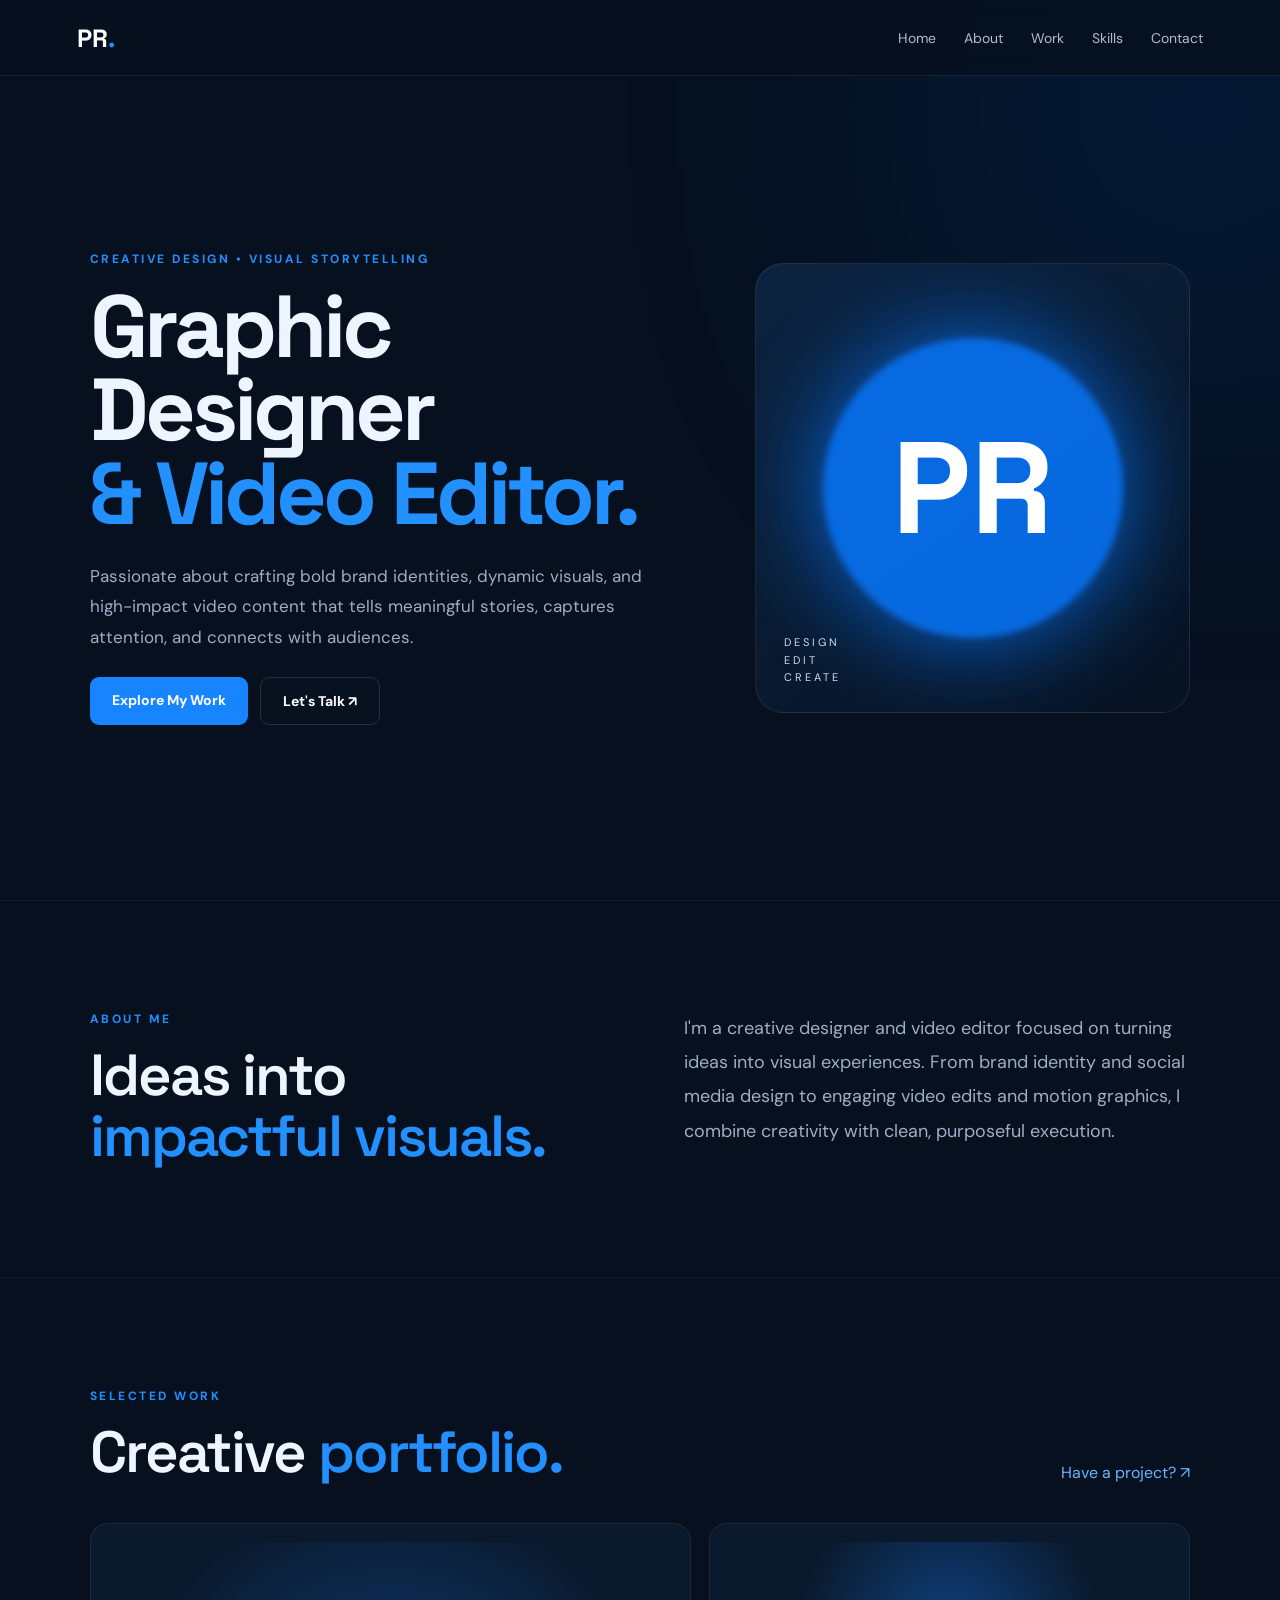
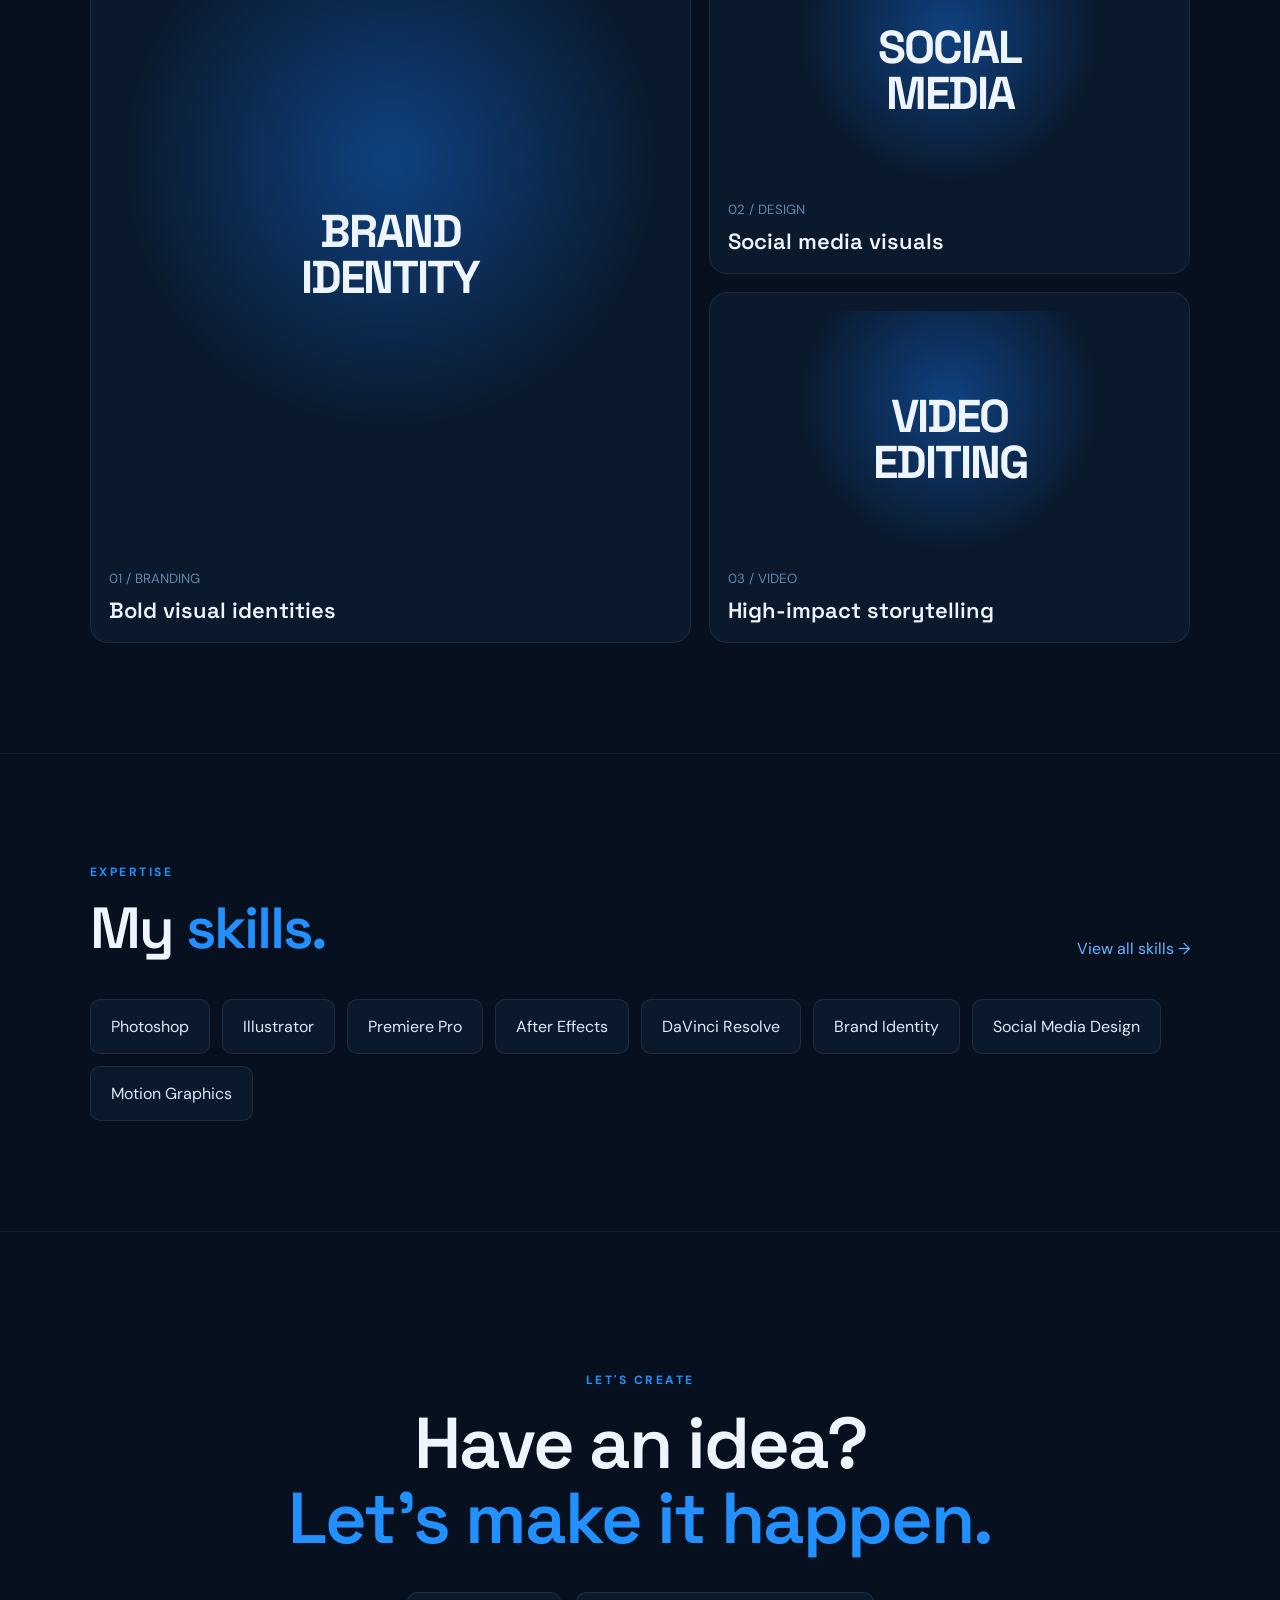
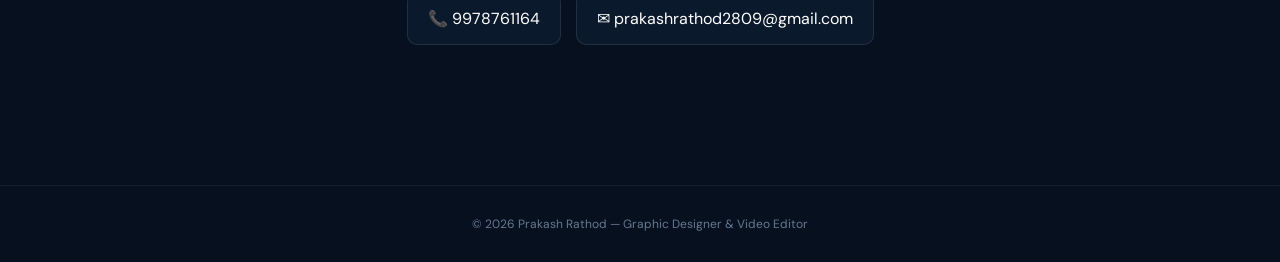
==== index.html @ 91a80158 "Portfolio" ====
<!DOCTYPE html>
<html lang="en">
<head>
<meta charset="UTF-8">
<meta name="viewport" content="width=device-width, initial-scale=1.0">
<title>Prakash Rathod | Graphic Designer & Video Editor</title>
<link rel="stylesheet" href="style.css">
</head>
<body>
<header class="nav">
  <a class="logo" href="index.html">PR<span>.</span></a>
  <nav>
    <a href="index.html">Home</a><a href="#about">About</a><a href="#work">Work</a><a href="skills.html">Skills</a><a href="#contact">Contact</a>
  </nav>
</header>

<main>
<section class="hero">
  <div class="hero-copy">
    <p class="eyebrow">CREATIVE DESIGN • VISUAL STORYTELLING</p>
    <h1>Graphic Designer<br><span>& Video Editor.</span></h1>
    <p class="lead">Passionate about crafting bold brand identities, dynamic visuals, and high-impact video content that tells meaningful stories, captures attention, and connects with audiences.</p>
    <div class="actions"><a class="btn primary" href="#work">Explore My Work</a><a class="btn ghost" href="mailto:prakashrathod2809@gmail.com">Let's Talk ↗</a></div>
  </div>
  <div class="hero-card"><div class="orb"></div><div class="hero-mark">PR</div><p>DESIGN<br>EDIT<br>CREATE</p></div>
</section>

<section id="about" class="section split">
  <div><p class="eyebrow">ABOUT ME</p><h2>Ideas into <span>impactful visuals.</span></h2></div>
  <div><p>I'm a creative designer and video editor focused on turning ideas into visual experiences. From brand identity and social media design to engaging video edits and motion graphics, I combine creativity with clean, purposeful execution.</p></div>
</section>

<section id="work" class="section">
  <div class="section-head"><div><p class="eyebrow">SELECTED WORK</p><h2>Creative <span>portfolio.</span></h2></div><a href="mailto:prakashrathod2809@gmail.com">Have a project? ↗</a></div>
  <div class="work-grid">
    <article class="work-card large"><div class="placeholder">BRAND<br>IDENTITY</div><div><small>01 / BRANDING</small><h3>Bold visual identities</h3></div></article>
    <article class="work-card"><div class="placeholder">SOCIAL<br>MEDIA</div><div><small>02 / DESIGN</small><h3>Social media visuals</h3></div></article>
    <article class="work-card"><div class="placeholder">VIDEO<br>EDITING</div><div><small>03 / VIDEO</small><h3>High-impact storytelling</h3></div></article>
  </div>
</section>

<section class="section skills-preview">
  <div class="section-head"><div><p class="eyebrow">EXPERTISE</p><h2>My <span>skills.</span></h2></div><a href="skills.html">View all skills →</a></div>
  <div class="skill-pills"><a href="skill-photoshop.html">Photoshop</a><a href="skill-illustrator.html">Illustrator</a><a href="skill-premiere.html">Premiere Pro</a><a href="skill-after-effects.html">After Effects</a><a href="skill-davinci.html">DaVinci Resolve</a><a href="skill-branding.html">Brand Identity</a><a href="skill-social.html">Social Media Design</a><a href="skill-motion.html">Motion Graphics</a></div>
</section>

<section id="contact" class="contact section">
  <p class="eyebrow">LET'S CREATE</p><h2>Have an idea?<br><span>Let's make it happen.</span></h2>
  <div class="contact-links"><a href="tel:9978761164">📞 9978761164</a><a href="mailto:prakashrathod2809@gmail.com">✉ prakashrathod2809@gmail.com</a></div>
</section>
</main>
<footer>© 2026 Prakash Rathod — Graphic Designer & Video Editor</footer>
<script src="script.js"></script>
</body>
</html>
---- style.css ----
@import url('https://fonts.googleapis.com/css2?family=DM+Sans:wght@400;500;600;700&family=Space+Grotesk:wght@500;600;700&display=swap');
*{box-sizing:border-box;margin:0;padding:0}html{scroll-behavior:smooth}body{background:#06101f;color:#eef5ff;font-family:"DM Sans",sans-serif;overflow-x:hidden}body:before{content:"";position:fixed;width:520px;height:520px;background:#0878ff;filter:blur(150px);opacity:.12;right:-180px;top:-150px;pointer-events:none}.nav{height:76px;display:flex;align-items:center;justify-content:space-between;padding:0 6%;border-bottom:1px solid #ffffff12;position:sticky;top:0;background:#06101fe8;backdrop-filter:blur(16px);z-index:5}.logo{font:700 25px "Space Grotesk";color:#fff;text-decoration:none}.logo span,.eyebrow, h1 span,h2 span{color:#2291ff}.nav nav{display:flex;gap:28px}.nav nav a{color:#aebbd0;text-decoration:none;font-size:14px}.nav nav a:hover,.nav nav a.active{color:#fff}.hero{min-height:calc(100vh - 76px);padding:9% 7%;display:grid;grid-template-columns:1.15fr .85fr;align-items:center;gap:7%}.eyebrow{font-size:12px;font-weight:700;letter-spacing:2.5px;margin-bottom:18px}.hero h1{font:700 clamp(48px,7vw,88px)/.95 "Space Grotesk";letter-spacing:-4px}.lead{color:#9daec5;max-width:650px;font-size:17px;line-height:1.8;margin:25px 0}.actions{display:flex;gap:12px}.btn{padding:14px 22px;border-radius:9px;text-decoration:none;font-weight:700;font-size:14px}.primary{background:#1685ff;color:white}.ghost{border:1px solid #ffffff20;color:white}.hero-card{height:450px;border:1px solid #ffffff16;border-radius:28px;background:linear-gradient(145deg,#0c2340,#071322);display:flex;align-items:center;justify-content:center;position:relative;overflow:hidden}.orb{position:absolute;width:300px;height:300px;border-radius:50%;background:#0878ff;filter:blur(3px);opacity:.85;box-shadow:0 0 100px #0878ff}.hero-mark{font:700 130px "Space Grotesk";z-index:1;color:#fff}.hero-card p{position:absolute;bottom:25px;left:28px;letter-spacing:3px;font-size:11px;line-height:1.6;color:#c9ddf7}.section{padding:110px 7%;border-top:1px solid #ffffff0d}.split{display:grid;grid-template-columns:1fr 1fr;gap:8%}.split h2,.section h2{font:600 clamp(36px,5vw,58px)/1.05 "Space Grotesk";letter-spacing:-2px}.split p:not(.eyebrow){color:#9daec5;font-size:18px;line-height:1.9}.section-head{display:flex;justify-content:space-between;align-items:end;margin-bottom:40px}.section-head>a{color:#69b5ff;text-decoration:none}.work-grid{display:grid;grid-template-columns:1.25fr 1fr;gap:18px}.work-card{background:#0a192c;border:1px solid #ffffff12;border-radius:18px;padding:18px;min-height:350px;display:flex;flex-direction:column;justify-content:space-between}.work-card.large{grid-row:span 2;min-height:720px}.placeholder{flex:1;display:grid;place-items:center;text-align:center;border-radius:12px;background:radial-gradient(circle at 50% 35%,#167eff66,#0a192c 55%);font:700 46px/1 "Space Grotesk";letter-spacing:-2px}.work-card small{color:#6485a8}.work-card h3{font:600 22px "Space Grotesk";margin-top:8px}.skill-pills{display:flex;flex-wrap:wrap;gap:12px}.skill-pills a{padding:16px 20px;border:1px solid #ffffff15;background:#0a192c;border-radius:10px;color:#dce9f8;text-decoration:none}.skill-pills a:hover{border-color:#1685ff;background:#0c2440}.contact{text-align:center;padding:140px 7%}.contact h2{font-size:clamp(42px,6vw,72px)}.contact-links{display:flex;justify-content:center;gap:15px;flex-wrap:wrap;margin-top:35px}.contact-links a{color:#fff;text-decoration:none;border:1px solid #ffffff18;padding:15px 20px;border-radius:10px;background:#0a192c}footer{text-align:center;padding:30px;color:#657991;border-top:1px solid #ffffff0d;font-size:12px}.page{padding:100px 7%;min-height:calc(100vh - 76px)}.page>h1{font:700 clamp(48px,7vw,82px)/1 "Space Grotesk";letter-spacing:-3px}.page>.lead{margin-bottom:60px}.skill-grid{display:grid;grid-template-columns:repeat(2,1fr);gap:18px}.skill-grid a{padding:30px;border:1px solid #ffffff12;border-radius:16px;background:#09182b;color:#fff;text-decoration:none;transition:.25s}.skill-grid a:hover{transform:translateY(-5px);border-color:#1685ff;background:#0c2139}.skill-grid b{color:#3a9bff;font-size:12px}.skill-grid h2{font:600 28px "Space Grotesk";margin:35px 0 10px}.skill-grid p{color:#91a5bd;line-height:1.6}.skill-grid span{display:block;margin-top:25px;color:#59adff;font-weight:700}@media(max-width:800px){.nav{padding:0 5%}.nav nav{gap:14px}.nav nav a:nth-child(2),.nav nav a:nth-child(3){display:none}.hero{grid-template-columns:1fr;padding-top:70px}.hero-card{height:300px}.split,.work-grid,.skill-grid{grid-template-columns:1fr}.work-card.large{min-height:400px}.section{padding:80px 6%}.page{padding:70px 6%}.section-head{align-items:start;gap:20px;flex-direction:column}.hero h1{letter-spacing:-2px}.lead{font-size:15px}.contact-links{flex-direction:column}.contact-links a{width:100%}}
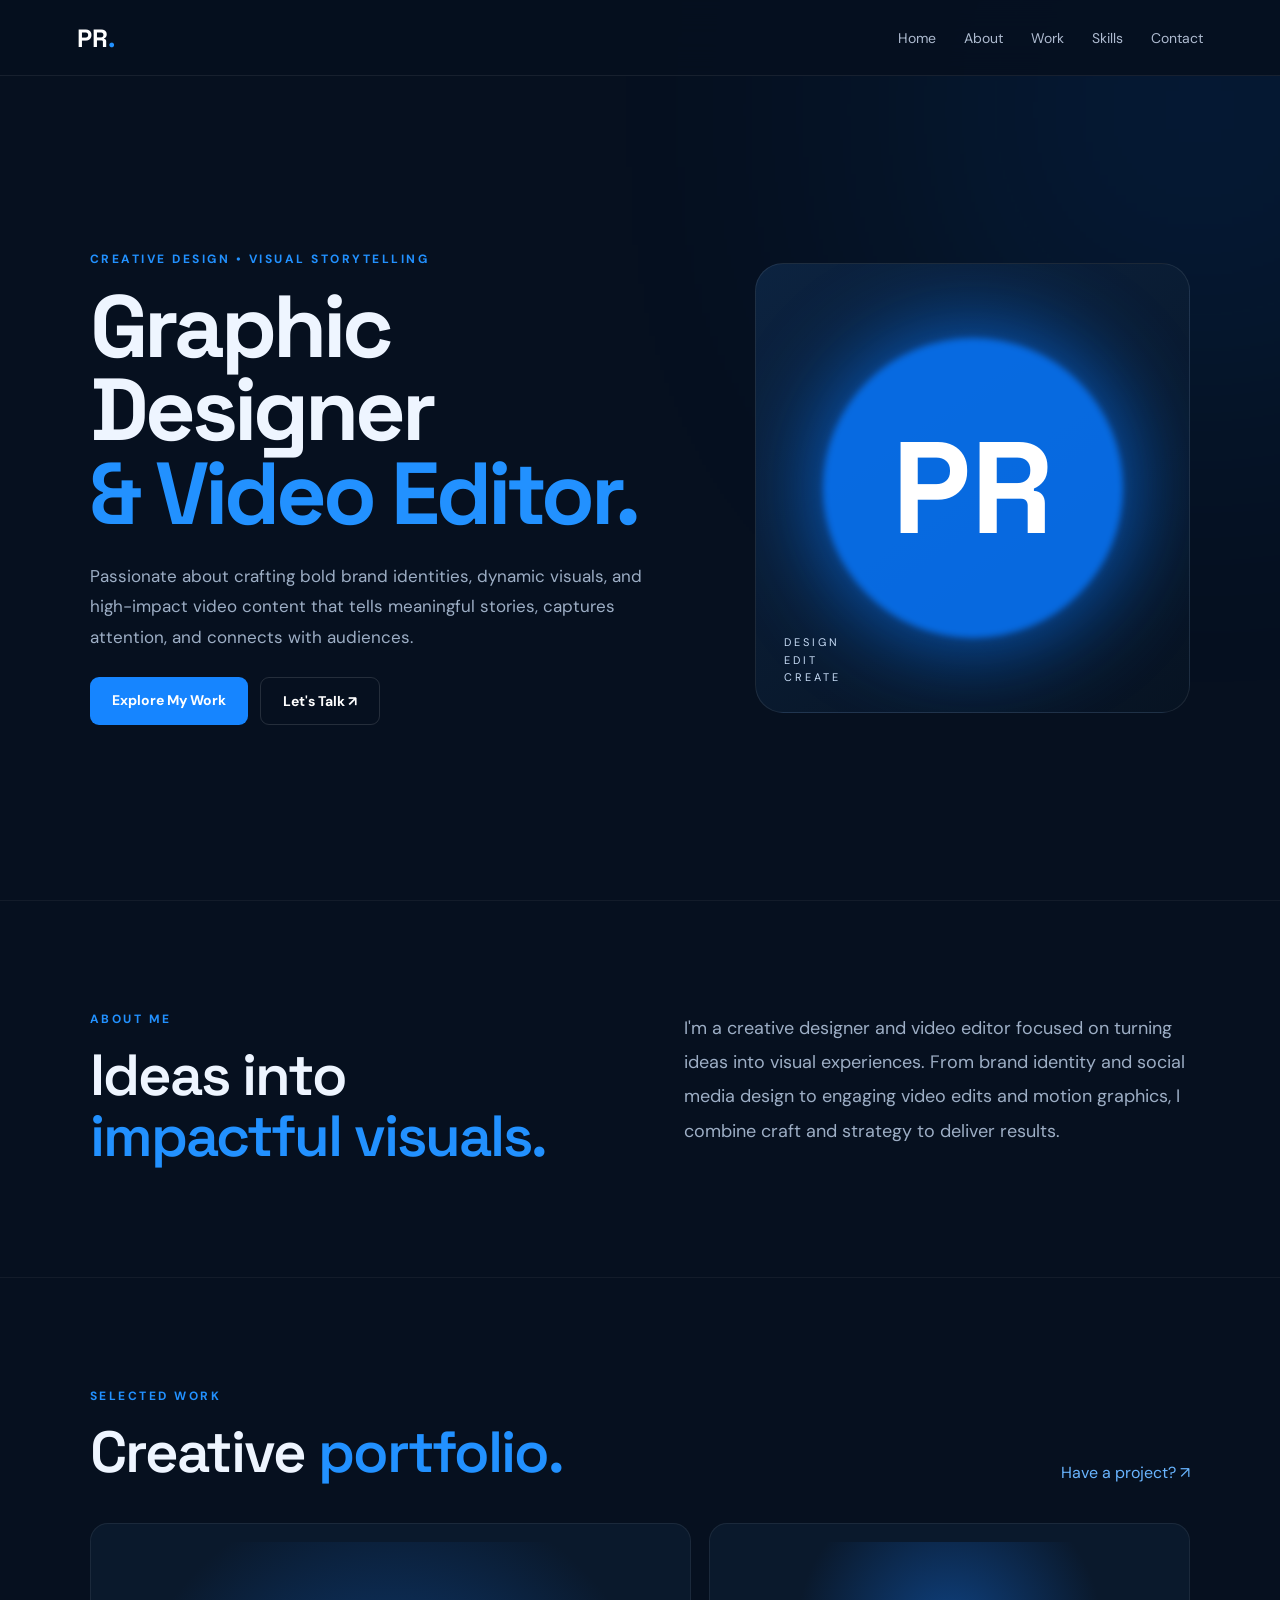
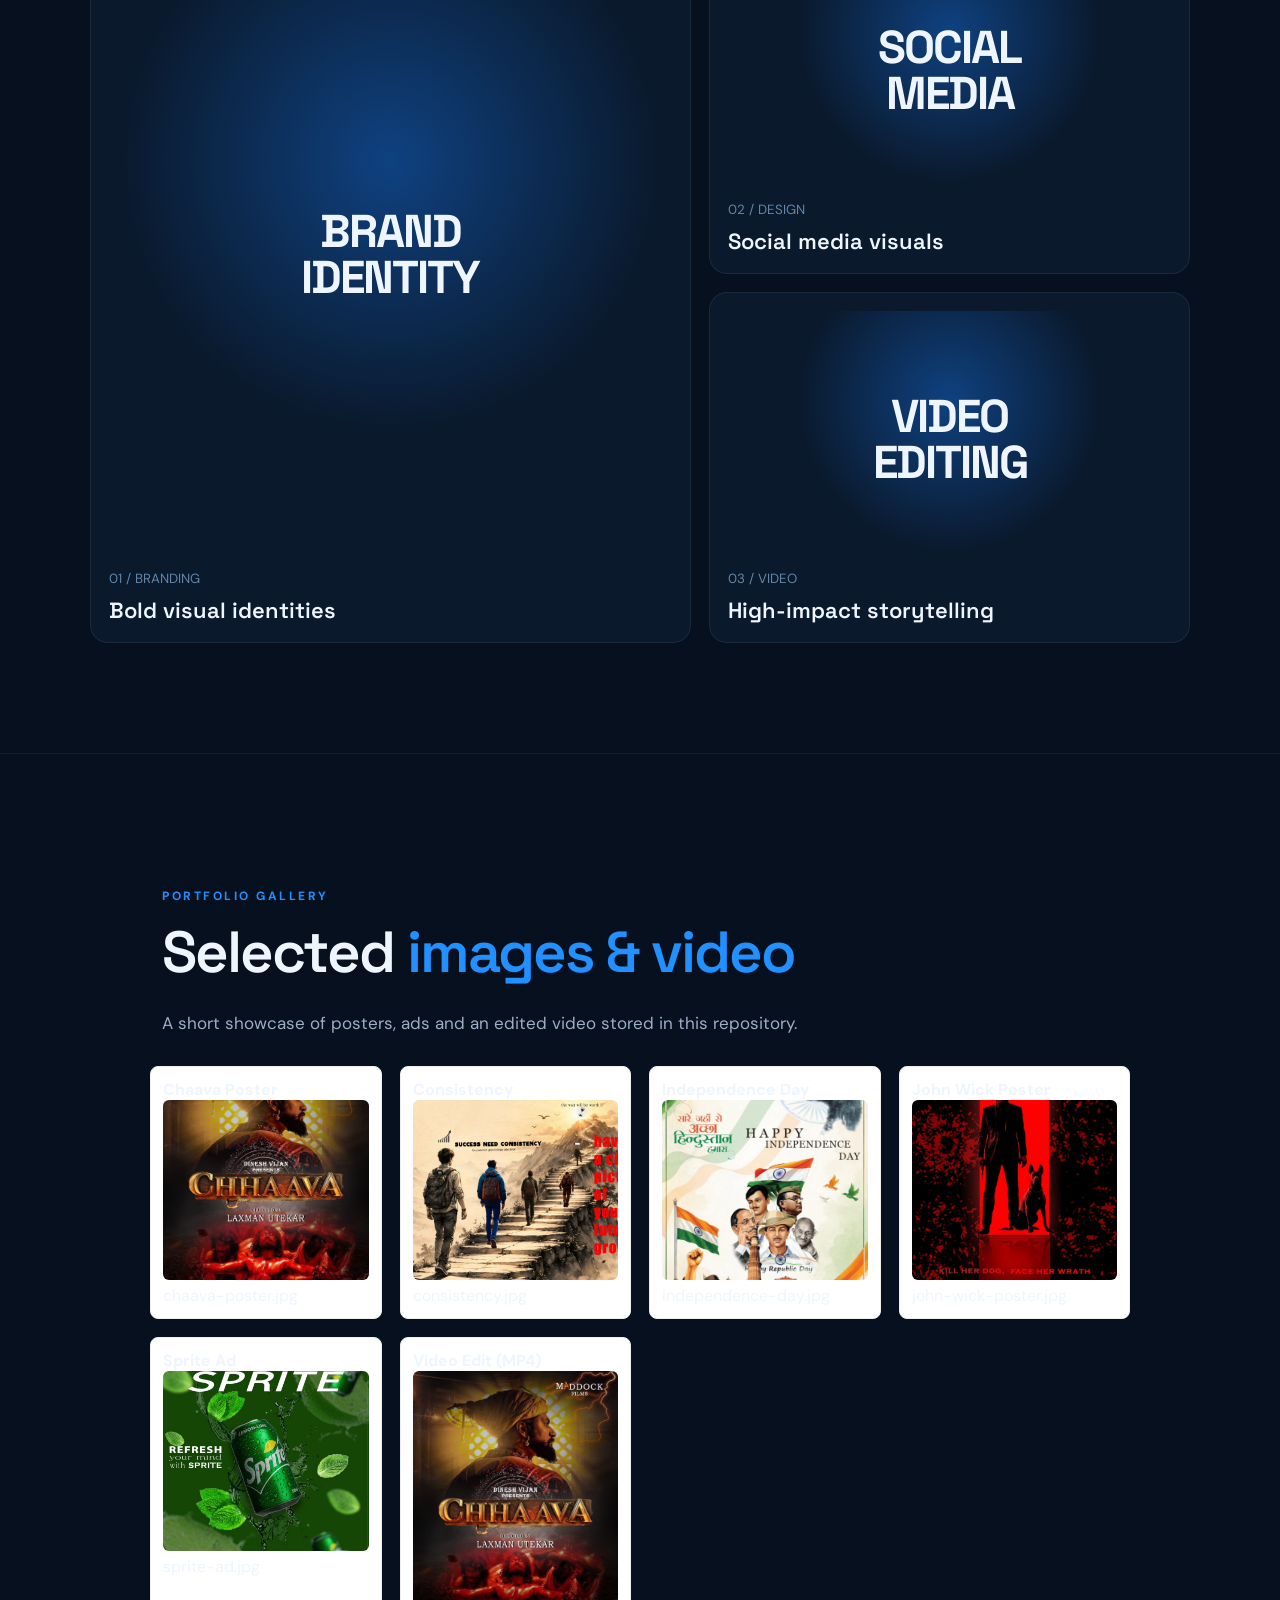
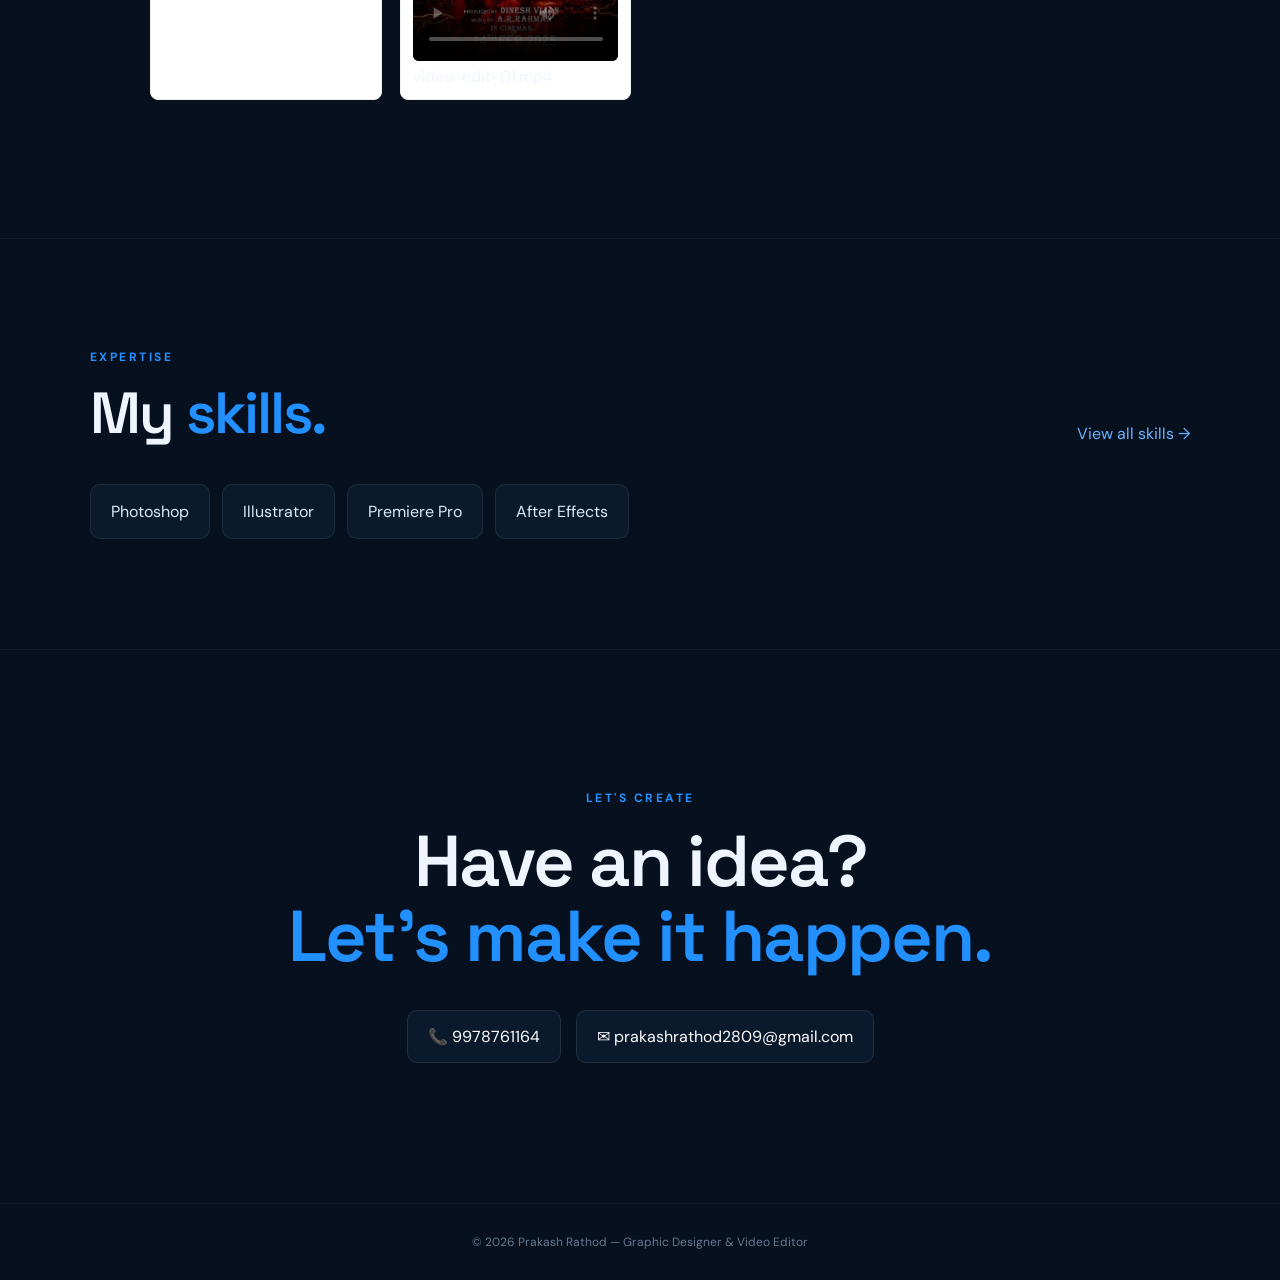
==== commit 6f2adc88: "Publish portfolio: add gallery with images and video (include provided video URL)" ====
--- a/index.html
+++ b/index.html
@@ -5,6 +5,14 @@
 <meta name="viewport" content="width=device-width, initial-scale=1.0">
 <title>Prakash Rathod | Graphic Designer & Video Editor</title>
 <link rel="stylesheet" href="style.css">
+<style>
+  /* Minimal inline styles for the gallery section so it appears without additional CSS changes */
+  .portfolio-gallery{max-width:980px;margin:28px auto;display:grid;grid-template-columns:repeat(auto-fit,minmax(220px,1fr));gap:18px}
+  .portfolio-card{border:1px solid #eee;padding:12px;border-radius:8px;background:#fff}
+  .portfolio-card img{width:100%;height:180px;object-fit:cover;border-radius:6px}
+  .portfolio-card video{width:100%;border-radius:6px}
+  .gallery-head{max-width:980px;margin:24px auto;padding:0 12px}
+</style>
 </head>
 <body>
 <header class="nav">
@@ -27,7 +35,7 @@
 
 <section id="about" class="section split">
   <div><p class="eyebrow">ABOUT ME</p><h2>Ideas into <span>impactful visuals.</span></h2></div>
-  <div><p>I'm a creative designer and video editor focused on turning ideas into visual experiences. From brand identity and social media design to engaging video edits and motion graphics, I combine creativity with clean, purposeful execution.</p></div>
+  <div><p>I'm a creative designer and video editor focused on turning ideas into visual experiences. From brand identity and social media design to engaging video edits and motion graphics, I combine craft and strategy to deliver results.</p></div>
 </section>
 
 <section id="work" class="section">
@@ -39,17 +47,66 @@
   </div>
 </section>
 
+<section id="portfolio" class="section">
+  <div class="gallery-head">
+    <p class="eyebrow">PORTFOLIO GALLERY</p>
+    <h2>Selected <span>images & video</span></h2>
+    <p class="lead">A short showcase of posters, ads and an edited video stored in this repository.</p>
+  </div>
+  <div class="portfolio-gallery">
+    <div class="portfolio-card">
+      <h4>Chaava Poster</h4>
+      <img src="./chaava-poster.jpg" alt="Chaava poster">
+      <div class="meta">chaava-poster.jpg</div>
+    </div>
+
+    <div class="portfolio-card">
+      <h4>Consistency</h4>
+      <img src="./consistency.jpg" alt="Consistency">
+      <div class="meta">consistency.jpg</div>
+    </div>
+
+    <div class="portfolio-card">
+      <h4>Independence Day</h4>
+      <img src="./independence-day.jpg" alt="Independence Day">
+      <div class="meta">independence-day.jpg</div>
+    </div>
+
+    <div class="portfolio-card">
+      <h4>John Wick Poster</h4>
+      <img src="./john-wick-poster.jpg" alt="John Wick poster">
+      <div class="meta">john-wick-poster.jpg</div>
+    </div>
+
+    <div class="portfolio-card">
+      <h4>Sprite Ad</h4>
+      <img src="./sprite-ad.jpg" alt="Sprite ad">
+      <div class="meta">sprite-ad.jpg</div>
+    </div>
+
+    <div class="portfolio-card">
+      <h4>Video Edit (MP4)</h4>
+      <video controls poster="./chaava-poster.jpg">
+        <source src="./video-edit-01.mp4" type="video/mp4">
+        Your browser does not support the video tag.
+      </video>
+      <div class="meta">video-edit-01.mp4</div>
+    </div>
+  </div>
+</section>
+
 <section class="section skills-preview">
   <div class="section-head"><div><p class="eyebrow">EXPERTISE</p><h2>My <span>skills.</span></h2></div><a href="skills.html">View all skills →</a></div>
-  <div class="skill-pills"><a href="skill-photoshop.html">Photoshop</a><a href="skill-illustrator.html">Illustrator</a><a href="skill-premiere.html">Premiere Pro</a><a href="skill-after-effects.html">After Effects</a><a href="skill-davinci.html">DaVinci Resolve</a><a href="skill-branding.html">Brand Identity</a><a href="skill-social.html">Social Media Design</a><a href="skill-motion.html">Motion Graphics</a></div>
+  <div class="skill-pills"><a href="skill-photoshop.html">Photoshop</a><a href="skill-illustrator.html">Illustrator</a><a href="skill-premiere.html">Premiere Pro</a><a href="skill-after-effects.html">After Effects</a></div>
 </section>
 
 <section id="contact" class="contact section">
   <p class="eyebrow">LET'S CREATE</p><h2>Have an idea?<br><span>Let's make it happen.</span></h2>
   <div class="contact-links"><a href="tel:9978761164">📞 9978761164</a><a href="mailto:prakashrathod2809@gmail.com">✉ prakashrathod2809@gmail.com</a></div>
 </section>
+
 </main>
 <footer>© 2026 Prakash Rathod — Graphic Designer & Video Editor</footer>
 <script src="script.js"></script>
 </body>
-</html>+</html>
